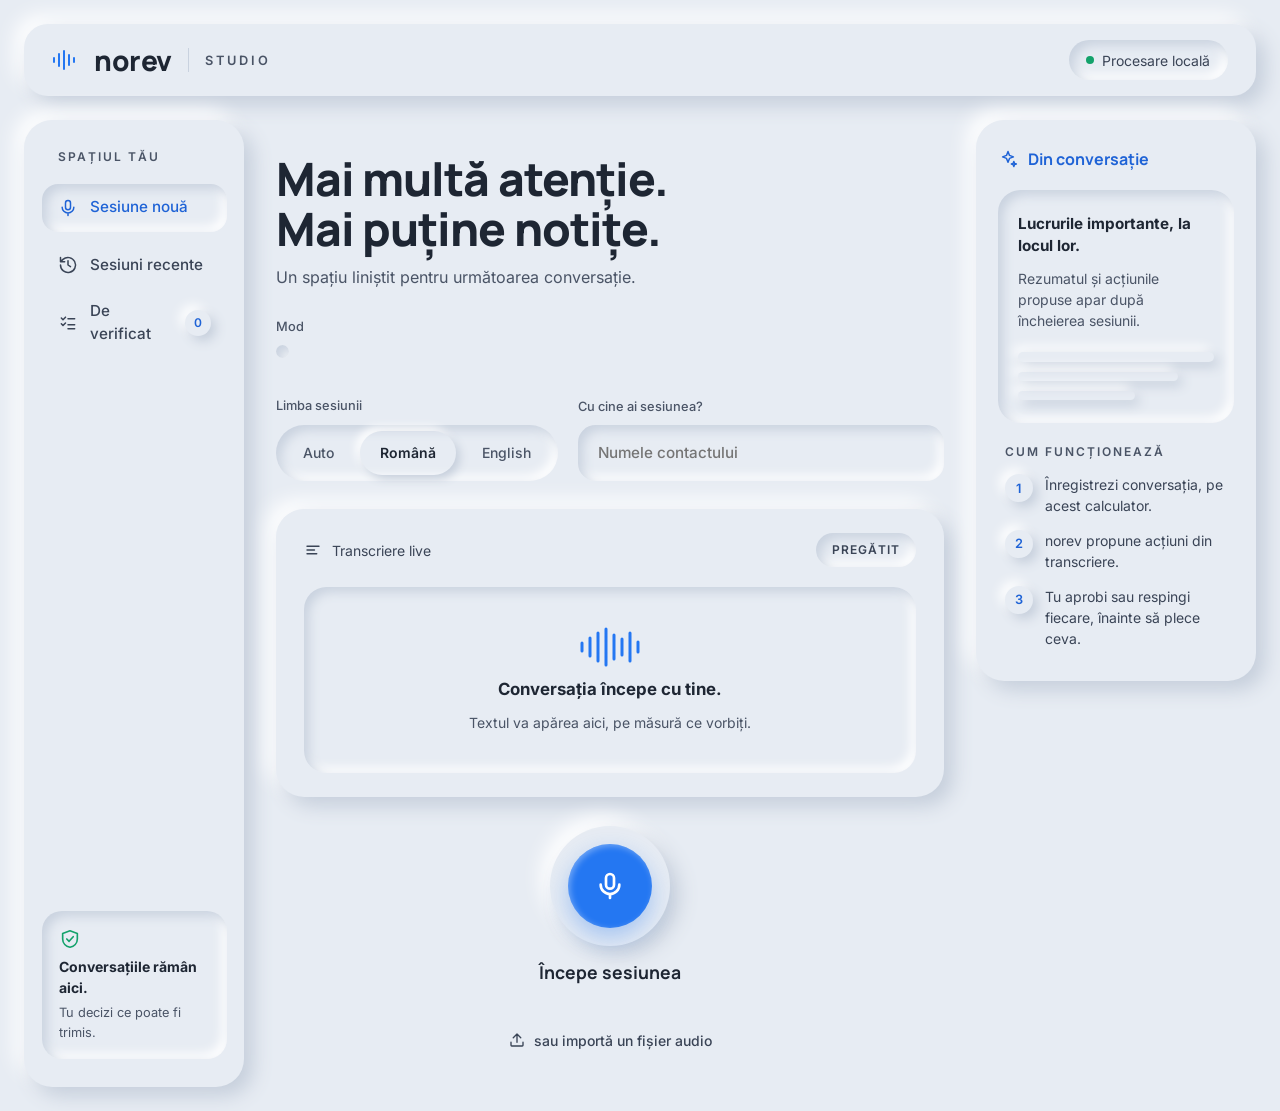
==== norev/ui/web/index.html @ ce40d79f "feat(others): three boxes and a result from the conversation (#83) Others now takes three boxes: the" ====
<!doctype html>
<html lang="ro">
<head>
<meta charset="utf-8">
<meta name="viewport" content="width=device-width, initial-scale=1">
<title>norev</title>
<link rel="icon" href="data:,">
<link rel="stylesheet" href="app.css">
</head>
<body>
<div class="app">

<header class="topbar raised">
  <div class="brand">
    <svg width="26" height="20" viewBox="0 0 26 20" fill="none" stroke="#2477F2" stroke-width="2" stroke-linecap="round" aria-hidden="true"><path d="M2 8v4M7 4v12M12 1v18M17 5v10M22 8v4"/></svg>
    <span class="brand-name">norev</span>
    <span class="brand-sep" aria-hidden="true"></span>
    <span class="overline">Studio</span>
  </div>
  <span class="local inset"><span class="dot" aria-hidden="true"></span>Procesare locală</span>
</header>

<div class="columns">

<nav class="sidebar raised" aria-label="Navigare">
  <div class="nav">
    <span class="overline">Spațiul tău</span>
    <button class="navbtn" data-view="new" aria-current="page">
      <svg width="20" height="20" viewBox="0 0 24 24" fill="none" stroke="currentColor" stroke-width="1.8" stroke-linecap="round" stroke-linejoin="round" aria-hidden="true"><rect x="9" y="3" width="6" height="11" rx="3"/><path d="M5 11a7 7 0 0 0 14 0M12 18v3"/></svg>
      <span class="grow" id="nav-new-label">Sesiune nouă</span>
    </button>
    <button class="navbtn" data-view="recent">
      <svg width="20" height="20" viewBox="0 0 24 24" fill="none" stroke="currentColor" stroke-width="1.8" stroke-linecap="round" stroke-linejoin="round" aria-hidden="true"><path d="M3 12a9 9 0 1 0 3-6.7L3 8M3 3v5h5M12 7v5l3 2"/></svg>
      <span class="grow">Sesiuni recente</span>
    </button>
    <button class="navbtn" data-view="pending">
      <svg width="20" height="20" viewBox="0 0 24 24" fill="none" stroke="currentColor" stroke-width="1.8" stroke-linecap="round" stroke-linejoin="round" aria-hidden="true"><path d="M4 6l2 2 3-3M4 13l2 2 3-3M12 7h8M12 14h8M12 19h8"/></svg>
      <span class="grow">De verificat</span>
      <span class="badge" id="pending-count" aria-label="acțiuni de verificat">0</span>
    </button>
  </div>
  <div class="privacy inset" id="trello" aria-labelledby="trello-title" hidden>
    <strong id="trello-title">Trello</strong>
    <span id="trello-status" role="status"></span>
    <div id="trello-connect" class="stack" style="gap:.4rem" hidden>
      <button type="button" class="btn link" id="trello-authorize">Obține tokenul din Trello</button>
      <label for="trello-token"><span class="small">Lipește tokenul aici</span>
        <input id="trello-token" class="field" type="password" autocomplete="off" spellcheck="false"></label>
      <button type="button" class="btn" id="trello-save">Conectează</button>
    </div>
    <div id="trello-pick" class="stack" style="gap:.4rem" hidden>
      <label for="trello-list"><span class="small">Lista pentru sarcini</span>
        <select id="trello-list" class="field"></select></label>
      <button type="button" class="btn" id="trello-choose">Alege lista</button>
    </div>
    <button type="button" class="btn" id="trello-disconnect" hidden>Deconectează</button>
  </div>
  <div class="privacy inset" id="google" aria-labelledby="google-title" hidden>
    <strong id="google-title">Google Calendar</strong>
    <span id="google-status" role="status"></span>
    <button type="button" class="btn" id="google-button"></button>
  </div>
  <div class="privacy inset" id="jira" aria-labelledby="jira-title" hidden>
    <strong id="jira-title">Jira</strong>
    <span id="jira-status" role="status"></span>
    <label for="jira-project" id="jira-project-label" hidden><span>Proiectul pentru sarcinile trimise în Jira</span></label>
    <select id="jira-project" class="jira-project" hidden></select>
    <button type="button" class="btn" id="jira-button"></button>
  </div>
  <div class="privacy inset">
    <svg width="22" height="22" viewBox="0 0 24 24" fill="none" stroke="#13A26B" stroke-width="1.8" stroke-linecap="round" stroke-linejoin="round" aria-hidden="true"><path d="M12 3l8 3v6c0 4.5-3.4 8-8 9-4.6-1-8-4.5-8-9V6z"/><path d="M8.5 12l2.5 2.5 4.5-5"/></svg>
    <strong>Conversațiile rămân aici.</strong>
    <span>Tu decizi ce poate fi trimis.</span>
  </div>
</nav>

<main id="main">

  <section id="view-new" aria-labelledby="new-title">
    <div class="stack">
      <span class="eyebrow" id="today"></span>
      <h1 id="new-title">Mai multă atenție.<br>Mai puține notițe.</h1>
      <p class="lede">Un spațiu liniștit pentru următoarea conversație.</p>
    </div>

    <div class="stack">
      <span class="label" id="mode-label">Mod</span>
      <div class="segmented" role="group" aria-labelledby="mode-label" id="modes"></div>
      <span class="small muted" id="mode-note"></span>
    </div>

    <div class="row">
      <div class="stack">
        <span class="label" id="lang-label">Limba sesiunii</span>
        <div class="segmented" role="group" aria-labelledby="lang-label" id="languages">
          <button type="button" data-lang="auto" aria-pressed="false">Auto</button>
          <button type="button" data-lang="ro" aria-pressed="true">Română</button>
          <button type="button" data-lang="en" aria-pressed="false">English</button>
        </div>
      </div>
      <div class="stack" style="flex:1 1 20rem">
        <label class="label" for="contact">Cu cine ai sesiunea?</label>
        <input id="contact" class="field big" autocomplete="off" placeholder="Numele contactului">
      </div>
    </div>

    <section id="others" class="card raised" aria-labelledby="others-title" hidden>
      <div class="card-head">
        <h2 id="others-title" style="margin:0">Promptul pentru Others</h2>
        <span class="chip" id="prompt-status">Neconfirmat</span>
      </div>
      <label class="stack"><span class="label">Tipul conversației (obligatoriu)</span>
        <textarea id="others-context" class="field" rows="2"></textarea></label>
      <label class="stack"><span class="label">Ce contează ca acțiune (opțional)</span>
        <textarea id="others-focus" class="field" rows="2"></textarea></label>
      <label class="stack"><span class="label">Ce vrei să obții din conversație (opțional): un rezultat, de exemplu o listă sau un prompt</span>
        <textarea id="others-completion" class="field" rows="2"></textarea></label>
      <div class="actions"><button type="button" class="btn" id="others-generate">Generează promptul</button></div>
      <label class="stack"><span class="label">Promptul (îl poți edita)</span>
        <textarea id="others-prompt" class="field mono" rows="6"></textarea></label>
      <div class="stack" id="others-completion-box" hidden>
        <span class="label">Promptul pentru rezultat (exact cum îl primește modelul local)</span>
        <pre id="others-completion-prompt" class="field mono" style="white-space:pre-wrap;max-height:16rem;overflow:auto;margin:0"></pre>
      </div>
      <div class="actions">
        <span class="hint">Analiza pornește doar cu promptul confirmat. Orice schimbare cere o nouă confirmare.</span>
        <button type="button" class="btn primary" id="others-confirm">Confirm promptul</button>
      </div>
    </section>

    <section class="card raised" aria-labelledby="live-title">
      <div class="card-head">
        <span id="live-title" class="small" style="display:flex;align-items:center;gap:.6rem;color:var(--text-2)">
          <svg width="18" height="18" viewBox="0 0 24 24" fill="none" stroke="currentColor" stroke-width="1.8" stroke-linecap="round" aria-hidden="true"><path d="M4 7h16M4 12h10M4 17h13"/></svg>Transcriere live</span>
        <span class="chip">PREGĂTIT</span>
      </div>
      <div class="transcript inset empty">
        <svg width="64" height="40" viewBox="0 0 64 40" fill="none" stroke="#2477F2" stroke-width="3" stroke-linecap="round" aria-hidden="true"><path d="M4 16v8M12 11v18M20 6v28M28 2v36M36 8v24M44 12v16M52 6v28M60 15v10"/></svg>
        <strong>Conversația începe cu tine.</strong>
        <span class="small muted">Textul va apărea aici, pe măsură ce vorbiți.</span>
      </div>
    </section>

    <div class="start">
      <button type="button" class="recbtn" id="start">
        <span class="ring"><span class="core">
          <svg width="32" height="32" viewBox="0 0 24 24" fill="none" stroke="#FFFFFF" stroke-width="2" stroke-linecap="round" stroke-linejoin="round" aria-hidden="true"><rect x="9" y="3" width="6" height="11" rx="3"/><path d="M5 11a7 7 0 0 0 14 0M12 18v3"/></svg>
        </span></span>
        <span class="caption">Începe sesiunea</span>
      </button>
      <span class="reason" id="start-reason" aria-live="polite"></span>
      <button type="button" class="btn link" id="import">
        <svg width="18" height="18" viewBox="0 0 24 24" fill="none" stroke="currentColor" stroke-width="1.8" stroke-linecap="round" stroke-linejoin="round" aria-hidden="true"><path d="M12 15V4M7 9l5-5 5 5M4 15v4a1 1 0 0 0 1 1h14a1 1 0 0 0 1-1v-4"/></svg>
        sau importă un fișier audio
      </button>
    </div>
  </section>

  <section id="view-recording" aria-labelledby="rec-title" hidden>
    <div class="row" style="justify-content:space-between">
      <div class="stack">
        <span class="eyebrow">Sesiune cu</span>
        <h1 class="title" id="rec-title"></h1>
        <span class="small muted" id="rec-meta"></span>
      </div>
      <span class="chip rec raised-sm" id="rec-status" role="status"></span>
    </div>
    <section class="card raised" aria-label="Transcriere live">
      <div class="card-head">
        <span class="small" style="color:var(--text-2)">Transcriere live</span>
        <span class="small muted">Provizorie · cea finală se face după oprire</span>
      </div>
      <div class="transcript inset" id="live" aria-live="polite"></div>
    </section>
    <div class="start" id="rec-controls">
      <div class="meter" aria-hidden="true" id="meter"></div>
      <div class="controls">
        <button type="button" class="pausebtn" id="pause" aria-label="Pune pe pauză"></button>
        <button type="button" class="recbtn" id="stop">
          <span class="ring"><span class="core">
            <svg width="26" height="26" viewBox="0 0 24 24" fill="#FFFFFF" aria-hidden="true"><rect x="5" y="5" width="14" height="14" rx="3"/></svg>
          </span></span>
          <span class="caption">Oprește și analizează</span>
        </button>
        <span style="width:4.5rem" aria-hidden="true"></span>
      </div>
    </div>
    <div class="status-line inset" id="analysis" role="status" hidden></div>
  </section>

  <section id="view-review" aria-labelledby="review-title" hidden>
    <div class="row" style="justify-content:space-between">
      <div class="stack">
        <span class="eyebrow" id="review-meta"></span>
        <h1 class="title" id="review-title"></h1>
      </div>
      <div class="progress" aria-live="polite"><span id="decided"></span><span class="bar"><span id="decided-bar" style="width:0"></span></span></div>
    </div>
    <section class="card raised" aria-labelledby="summary-title">
      <span class="overline" id="summary-title">Rezumat</span>
      <p id="summary" style="margin:0;line-height:1.6"></p>
    </section>
    <section class="card raised" aria-labelledby="result-title" id="result" hidden>
      <span class="overline" id="result-title">Rezultat</span>
      <pre id="result-text" style="white-space:pre-wrap;margin:0;line-height:1.6;font:inherit"></pre>
      <div class="actions">
        <span class="hint">Nu se trimite nicăieri. Îl copiezi sau îl salvezi local, după ce vezi fișierul.</span>
        <button type="button" class="btn" id="result-copy">Copiază</button>
        <button type="button" class="btn" id="result-save">Salvează local</button>
      </div>
      <div id="result-preview" hidden></div>
    </section>
    <h2>Acțiuni propuse</h2>
    <div class="list" id="actions"></div>
  </section>

  <section id="view-list" aria-labelledby="list-title" hidden>
    <h1 class="title" id="list-title"></h1>
    <div class="filters" role="search">
      <label for="f-text"><span class="field-label">Caută după Contact</span><input id="f-text" class="field" type="search" autocomplete="off"></label>
      <label for="f-domain"><span class="field-label">Mod</span><select id="f-domain" class="field"><option value="">Toate</option></select></label>
      <label for="f-from"><span class="field-label">De la</span><input id="f-from" class="field" type="date"></label>
      <label for="f-to"><span class="field-label">Până la</span><input id="f-to" class="field" type="date"></label>
    </div>
    <div class="list" id="session-list" aria-live="polite"></div>
  </section>

</main>

<aside class="inspector raised" aria-labelledby="inspector-title">
  <h2 class="inspector-title" id="inspector-title">
    <svg width="20" height="20" viewBox="0 0 24 24" fill="none" stroke="currentColor" stroke-width="1.8" stroke-linecap="round" stroke-linejoin="round" aria-hidden="true"><path d="M12 3l1.8 4.7L18.5 9.5l-4.7 1.8L12 16l-1.8-4.7L5.5 9.5l4.7-1.8zM19 15l.8 2.2L22 18l-2.2.8L19 21l-.8-2.2L16 18l2.2-.8z"/></svg>
    <span id="inspector-heading">Din conversație</span>
  </h2>
  <div id="inspector-new">
    <div class="well inset">
      <strong>Lucrurile importante, la locul lor.</strong>
      <p class="small muted">Rezumatul și acțiunile propuse apar după încheierea sesiunii.</p>
      <div class="skeleton" aria-hidden="true"><span></span><span style="width:82%"></span><span style="width:60%"></span></div>
    </div>
    <div class="steps">
      <span class="overline">Cum funcționează</span>
      <div><span class="num">1</span><span>Înregistrezi conversația, pe acest calculator.</span></div>
      <div><span class="num">2</span><span>norev propune acțiuni din transcriere.</span></div>
      <div><span class="num">3</span><span>Tu aprobi sau respingi fiecare, înainte să plece ceva.</span></div>
    </div>
  </div>
  <div id="inspector-recording" hidden>
    <div class="well inset">
      <strong>Acțiunile vin după oprire.</strong>
      <p class="small muted">norev le extrage doar din transcrierea finală, ca să nu te distragă în timpul conversației.</p>
    </div>
  </div>
  <div id="inspector-review" hidden>
    <div class="well inset">
      <span class="overline">Vorbitori</span>
      <div class="speakers" id="speakers"></div>
    </div>
    <span class="small muted">Sugestii doar de citit. Nu se trimit nicăieri.</span>
    <div class="list" id="suggestions"></div>
  </div>
</aside>

</div>
</div>
<div class="toast" id="toast" role="status" aria-live="polite" hidden></div>
<script src="app.js"></script>
</body>
</html>
---- norev/ui/web/app.css ----
@font-face{font-family:Inter;font-weight:400;font-display:swap;src:url(fonts/inter-latin-ext-400-normal.woff2) format("woff2");unicode-range:U+0100-02BA,U+02BD-02C5,U+02C7-02CC,U+02CE-02D7,U+02DD-02FF,U+0304,U+0308,U+0329,U+1D00-1DBF,U+1E00-1E9F,U+1EF2-1EFF,U+2020,U+20A0-20AB,U+20AD-20C0,U+2113,U+2C60-2C7F,U+A720-A7FF}
@font-face{font-family:Inter;font-weight:400;font-display:swap;src:url(fonts/inter-latin-400-normal.woff2) format("woff2");unicode-range:U+0000-00FF,U+0131,U+0152-0153,U+02BB-02BC,U+02C6,U+02DA,U+02DC,U+0304,U+0308,U+0329,U+2000-206F,U+20AC,U+2122,U+2191,U+2193,U+2212,U+2215,U+FEFF,U+FFFD}
@font-face{font-family:Inter;font-weight:500;font-display:swap;src:url(fonts/inter-latin-ext-500-normal.woff2) format("woff2");unicode-range:U+0100-02BA,U+02BD-02C5,U+02C7-02CC,U+02CE-02D7,U+02DD-02FF,U+0304,U+0308,U+0329,U+1D00-1DBF,U+1E00-1E9F,U+1EF2-1EFF,U+2020,U+20A0-20AB,U+20AD-20C0,U+2113,U+2C60-2C7F,U+A720-A7FF}
@font-face{font-family:Inter;font-weight:500;font-display:swap;src:url(fonts/inter-latin-500-normal.woff2) format("woff2");unicode-range:U+0000-00FF,U+0131,U+0152-0153,U+02BB-02BC,U+02C6,U+02DA,U+02DC,U+0304,U+0308,U+0329,U+2000-206F,U+20AC,U+2122,U+2191,U+2193,U+2212,U+2215,U+FEFF,U+FFFD}
@font-face{font-family:Inter;font-weight:600;font-display:swap;src:url(fonts/inter-latin-ext-600-normal.woff2) format("woff2");unicode-range:U+0100-02BA,U+02BD-02C5,U+02C7-02CC,U+02CE-02D7,U+02DD-02FF,U+0304,U+0308,U+0329,U+1D00-1DBF,U+1E00-1E9F,U+1EF2-1EFF,U+2020,U+20A0-20AB,U+20AD-20C0,U+2113,U+2C60-2C7F,U+A720-A7FF}
@font-face{font-family:Inter;font-weight:600;font-display:swap;src:url(fonts/inter-latin-600-normal.woff2) format("woff2");unicode-range:U+0000-00FF,U+0131,U+0152-0153,U+02BB-02BC,U+02C6,U+02DA,U+02DC,U+0304,U+0308,U+0329,U+2000-206F,U+20AC,U+2122,U+2191,U+2193,U+2212,U+2215,U+FEFF,U+FFFD}
@font-face{font-family:Inter;font-weight:700;font-display:swap;src:url(fonts/inter-latin-ext-700-normal.woff2) format("woff2");unicode-range:U+0100-02BA,U+02BD-02C5,U+02C7-02CC,U+02CE-02D7,U+02DD-02FF,U+0304,U+0308,U+0329,U+1D00-1DBF,U+1E00-1E9F,U+1EF2-1EFF,U+2020,U+20A0-20AB,U+20AD-20C0,U+2113,U+2C60-2C7F,U+A720-A7FF}
@font-face{font-family:Inter;font-weight:700;font-display:swap;src:url(fonts/inter-latin-700-normal.woff2) format("woff2");unicode-range:U+0000-00FF,U+0131,U+0152-0153,U+02BB-02BC,U+02C6,U+02DA,U+02DC,U+0304,U+0308,U+0329,U+2000-206F,U+20AC,U+2122,U+2191,U+2193,U+2212,U+2215,U+FEFF,U+FFFD}
@font-face{font-family:Manrope;font-weight:700;font-display:swap;src:url(fonts/manrope-latin-ext-700-normal.woff2) format("woff2");unicode-range:U+0100-02BA,U+02BD-02C5,U+02C7-02CC,U+02CE-02D7,U+02DD-02FF,U+0304,U+0308,U+0329,U+1D00-1DBF,U+1E00-1E9F,U+1EF2-1EFF,U+2020,U+20A0-20AB,U+20AD-20C0,U+2113,U+2C60-2C7F,U+A720-A7FF}
@font-face{font-family:Manrope;font-weight:700;font-display:swap;src:url(fonts/manrope-latin-700-normal.woff2) format("woff2");unicode-range:U+0000-00FF,U+0131,U+0152-0153,U+02BB-02BC,U+02C6,U+02DA,U+02DC,U+0304,U+0308,U+0329,U+2000-206F,U+20AC,U+2122,U+2191,U+2193,U+2212,U+2215,U+FEFF,U+FFFD}
@font-face{font-family:Manrope;font-weight:800;font-display:swap;src:url(fonts/manrope-latin-ext-800-normal.woff2) format("woff2");unicode-range:U+0100-02BA,U+02BD-02C5,U+02C7-02CC,U+02CE-02D7,U+02DD-02FF,U+0304,U+0308,U+0329,U+1D00-1DBF,U+1E00-1E9F,U+1EF2-1EFF,U+2020,U+20A0-20AB,U+20AD-20C0,U+2113,U+2C60-2C7F,U+A720-A7FF}
@font-face{font-family:Manrope;font-weight:800;font-display:swap;src:url(fonts/manrope-latin-800-normal.woff2) format("woff2");unicode-range:U+0000-00FF,U+0131,U+0152-0153,U+02BB-02BC,U+02C6,U+02DA,U+02DC,U+0304,U+0308,U+0329,U+2000-206F,U+20AC,U+2122,U+2191,U+2193,U+2212,U+2215,U+FEFF,U+FFFD}
@font-face{font-family:"JetBrains Mono";font-weight:400;font-display:swap;src:url(fonts/jetbrains-mono-latin-ext-400-normal.woff2) format("woff2");unicode-range:U+0100-02BA,U+02BD-02C5,U+02C7-02CC,U+02CE-02D7,U+02DD-02FF,U+0304,U+0308,U+0329,U+1D00-1DBF,U+1E00-1E9F,U+1EF2-1EFF,U+2020,U+20A0-20AB,U+20AD-20C0,U+2113,U+2C60-2C7F,U+A720-A7FF}
@font-face{font-family:"JetBrains Mono";font-weight:400;font-display:swap;src:url(fonts/jetbrains-mono-latin-400-normal.woff2) format("woff2");unicode-range:U+0000-00FF,U+0131,U+0152-0153,U+02BB-02BC,U+02C6,U+02DA,U+02DC,U+0304,U+0308,U+0329,U+2000-206F,U+20AC,U+2122,U+2191,U+2193,U+2212,U+2215,U+FEFF,U+FFFD}

:root{
  --bg:#E7ECF3;--shadow-dark:#C5CEDB;--shadow-light:#FFFFFF;--inset-dark:#C9D2DF;
  --text:#1E2633;--text-2:#3A4456;--text-3:#4A5466;--text-disabled:#5B6576;
  --accent:#2477F2;--accent-text:#1F63D6;--success:#13A26B;--success-text:#0E7A50;
  --recording:#D93A3A;--attention:#E0702B;--attention-text:#B4540F;
  --raised:9px 9px 20px var(--shadow-dark),-9px -9px 20px var(--shadow-light);
  --raised-sm:5px 5px 12px var(--shadow-dark),-5px -5px 12px var(--shadow-light);
  --inset:inset 5px 5px 11px var(--inset-dark),inset -5px -5px 11px var(--shadow-light);
  --accent-lift:0 10px 24px rgba(36,119,242,.35),inset 2px 2px 6px rgba(255,255,255,.35);
  --body:Inter,system-ui,sans-serif;--display:Manrope,Inter,system-ui,sans-serif;--mono:"JetBrains Mono",ui-monospace,monospace;
}
*{box-sizing:border-box}
html{font-size:100%}
body{margin:0;background:var(--bg);color:var(--text);font-family:var(--body);font-size:.95rem;line-height:1.5}
button,input,select,textarea{font:inherit;color:inherit}
:focus-visible{outline:2px solid var(--accent);outline-offset:2px}
[hidden]{display:none!important}
.sr-only{position:absolute;width:1px;height:1px;overflow:hidden;clip:rect(0 0 0 0);white-space:nowrap}

.raised{background:var(--bg);box-shadow:var(--raised)}
.raised-sm{background:var(--bg);box-shadow:var(--raised-sm)}
.inset{background:var(--bg);box-shadow:var(--inset)}

.app{max-width:87rem;margin:0 auto;padding:1.5rem;display:flex;flex-direction:column;gap:1.5rem;min-height:100vh}
.topbar{display:flex;flex-wrap:wrap;align-items:center;justify-content:space-between;gap:1rem;padding:1rem 1.75rem;border-radius:1.5rem}
.brand{display:flex;align-items:center;gap:1rem}
.brand-name{font:800 1.75rem var(--display);letter-spacing:-.03rem}
.brand-sep{width:1px;height:1.5rem;background:var(--inset-dark)}
.overline{font-size:.75rem;font-weight:600;letter-spacing:.125rem;text-transform:uppercase;color:var(--text-3)}
.brand .overline{letter-spacing:.19rem;font-size:.8rem}
.local{display:flex;align-items:center;gap:.5rem;padding:.6rem 1.1rem;border-radius:999px;font-size:.875rem;color:var(--text-2)}
.dot{width:.5rem;height:.5rem;border-radius:50%;background:var(--success);flex:none}

.columns{display:flex;flex-wrap:wrap;gap:1.5rem;align-items:flex-start;flex:1}
.sidebar{flex:1 1 13.75rem;max-width:17.5rem;padding:1.75rem 1.1rem;border-radius:1.75rem;display:flex;flex-direction:column;justify-content:space-between;gap:2rem;align-self:stretch}
.nav{display:flex;flex-direction:column;gap:.6rem}
.nav .overline{padding:0 1rem .5rem}
.navbtn{display:flex;align-items:center;gap:.75rem;width:100%;min-height:3rem;padding:0 1rem;border:0;border-radius:1rem;background:transparent;font-weight:500;color:var(--text-2);cursor:pointer;text-align:left}
.navbtn:hover{color:var(--text)}
.navbtn[aria-current="page"]{color:var(--accent-text);box-shadow:var(--inset)}
.navbtn .grow{flex:1}
.badge{min-width:1.6rem;height:1.6rem;padding:0 .4rem;border-radius:999px;display:grid;place-items:center;font-size:.75rem;font-weight:600;color:var(--accent-text);box-shadow:var(--raised-sm)}
.privacy{padding:1.1rem;border-radius:1.25rem;display:flex;flex-direction:column;gap:.35rem}
.privacy strong{font-size:.875rem}
.privacy span{font-size:.8rem;color:var(--text-3)}
.jira-project{min-height:2.5rem;border:0;border-radius:.75rem;padding:0 .75rem;background:var(--bg);box-shadow:var(--inset);max-width:100%}

main{flex:999 1 35rem;min-width:0;padding:1.5rem .5rem;display:flex;flex-direction:column;gap:1.75rem}
.inspector{flex:1 1 17.5rem;max-width:21.25rem;padding:1.75rem 1.4rem;border-radius:1.75rem;display:flex;flex-direction:column;gap:1.25rem}
.inspector-title{display:flex;align-items:center;gap:.6rem;font:700 1rem var(--display);color:var(--accent-text);margin:0}
.well{border-radius:1.4rem;padding:1.4rem 1.25rem;display:flex;flex-direction:column;gap:.6rem}
.well p{margin:0}
.muted{color:var(--text-3)}
.small{font-size:.875rem}

.eyebrow{font-size:.875rem;color:var(--text-3)}
h1{margin:0;font:800 2.875rem/1.1 var(--display);letter-spacing:-.06rem}
h1.title{font-size:2.5rem}
h2{margin:.5rem 0 0;font:700 1.25rem var(--display)}
.lede{margin:0;font-size:1rem;color:var(--text-3)}
.stack{display:flex;flex-direction:column;gap:.6rem}
.row{display:flex;flex-wrap:wrap;gap:1.25rem;align-items:flex-end}
.label{font-size:.8rem;font-weight:500;color:var(--text-3)}

.segmented{display:flex;flex-wrap:wrap;gap:.4rem;padding:.4rem;border-radius:999px;box-shadow:var(--inset);width:max-content;max-width:100%}
.segmented button{min-height:2.75rem;padding:0 1.25rem;border:0;border-radius:999px;background:transparent;font-size:.875rem;font-weight:500;color:var(--text-3);cursor:pointer;display:flex;align-items:center;gap:.5rem}
.segmented button[aria-pressed="true"]{color:var(--text);font-weight:600;box-shadow:4px 4px 10px var(--shadow-dark),-4px -4px 10px var(--shadow-light)}
.segmented button:disabled{cursor:not-allowed;color:var(--text-disabled)}
.segmented small{font-size:.7rem;font-weight:500;color:var(--text-3)}

.field{width:100%;min-height:3rem;border:0;border-radius:.9rem;padding:.7rem 1rem;background:var(--bg);box-shadow:var(--inset)}
.field.big{min-height:3.5rem;border-radius:1.1rem;padding:0 1.25rem;font-weight:500}
textarea.field{min-height:6rem;resize:vertical;line-height:1.5}
textarea.field.mono{font-family:var(--mono);font-size:.82rem}
.field.missing{box-shadow:var(--inset),0 0 0 2px var(--attention)}
.field:disabled{color:var(--text-2)}
.field-label{display:flex;justify-content:space-between;gap:.5rem;font-size:.8rem;font-weight:500;color:var(--text-2)}
.field-label .need{color:var(--attention-text);font-weight:600}

.btn{min-height:2.9rem;padding:0 1.4rem;border:0;border-radius:1rem;font-weight:600;font-size:.875rem;cursor:pointer;display:inline-flex;align-items:center;justify-content:center;gap:.5rem;color:var(--text-2);background:var(--bg);box-shadow:var(--raised-sm);transition:box-shadow .15s ease-out}
.btn:active:not(:disabled){box-shadow:var(--inset)}
.btn:disabled{cursor:not-allowed;color:var(--text-disabled);box-shadow:var(--inset)}
.btn.primary{background:var(--accent);color:#fff;box-shadow:0 8px 18px rgba(36,119,242,.32),inset 1px 1px 4px rgba(255,255,255,.35)}
.btn.primary:disabled{background:var(--bg);color:var(--text-disabled);box-shadow:var(--inset)}
.btn.link{background:transparent;box-shadow:none;color:var(--text-2);font-weight:500}
.iconbtn{width:2.75rem;height:2.75rem;border:0;border-radius:50%;display:grid;place-items:center;cursor:pointer;box-shadow:var(--raised-sm);background:var(--bg);color:var(--text-2)}
.iconbtn.square{width:3.5rem;height:3.5rem;border-radius:1.1rem;color:var(--accent-text)}

.card{border-radius:1.75rem;padding:1.5rem 1.75rem;display:flex;flex-direction:column;gap:1.25rem}
.card-head{display:flex;flex-wrap:wrap;justify-content:space-between;align-items:center;gap:.75rem}
.chip{padding:.5rem 1rem;border-radius:999px;font-size:.75rem;font-weight:600;letter-spacing:.06rem;color:var(--text-2);box-shadow:var(--inset);display:inline-flex;align-items:center;gap:.5rem}
.chip.ok{color:var(--success-text)}
.chip.rec{color:var(--text)}
.transcript{border-radius:1.4rem;padding:1.5rem;display:flex;flex-direction:column;gap:1.1rem;max-height:26rem;overflow:auto}
.empty{align-items:center;text-align:center;padding:2.5rem 1.5rem}
.empty strong{font-size:1.05rem}
.line{display:flex;gap:.9rem;align-items:flex-start}
.line p{margin:0;line-height:1.6}
.speaker{flex:none;min-width:5.5rem;text-align:center;padding:.35rem .6rem;border-radius:999px;font-size:.75rem;font-weight:600;box-shadow:var(--raised-sm)}
.speaker.s0{color:var(--accent-text)}
.speaker.s1{color:var(--attention-text)}
.speaker.s2{color:var(--success-text)}

.start{display:flex;flex-direction:column;align-items:center;gap:1rem}
.recbtn{display:flex;flex-direction:column;align-items:center;gap:.9rem;border:0;background:transparent;cursor:pointer;color:var(--text)}
.recbtn .ring{width:7.5rem;height:7.5rem;border-radius:50%;display:grid;place-items:center;box-shadow:var(--raised)}
.recbtn .core{width:5.25rem;height:5.25rem;border-radius:50%;background:var(--accent);display:grid;place-items:center;box-shadow:var(--accent-lift);transition:transform .2s ease-out}
.recbtn:hover .core{transform:scale(1.04)}
.recbtn .caption{font:700 1.1rem var(--display)}
.recbtn:disabled{cursor:not-allowed}
.recbtn:disabled .core{background:var(--bg);box-shadow:var(--inset)}
.recbtn:disabled .core svg{stroke:var(--text-disabled);fill:none}
.reason{font-size:.875rem;color:var(--attention-text);font-weight:500;text-align:center}
.controls{display:flex;align-items:center;gap:2.25rem}
.pausebtn{width:4.5rem;height:4.5rem;border:0;border-radius:50%;display:grid;place-items:center;cursor:pointer;box-shadow:var(--raised);background:var(--bg)}
.meter{display:flex;align-items:center;gap:.375rem;height:4rem;padding:0 1.75rem;border-radius:999px;box-shadow:var(--inset)}
.meter span{width:.375rem;border-radius:999px;background:var(--accent);height:.4rem;transition:height .15s ease-out}
.recording .meter span{animation:level 1.1s ease-in-out infinite}
.meter span:nth-child(3n){animation-delay:.2s}.meter span:nth-child(3n+1){animation-delay:.45s}.meter span:nth-child(4n){animation-delay:.7s}
@keyframes level{0%,100%{height:.5rem}50%{height:2.6rem}}
.pulse{animation:pulse 1.4s infinite}
@keyframes pulse{0%,100%{opacity:1}50%{opacity:.35}}
.recdot{width:.625rem;height:.625rem;border-radius:50%;background:var(--recording)}
.pausedot{width:.625rem;height:.625rem;border-radius:2px;background:var(--text-3)}

.progress{display:flex;align-items:center;gap:.9rem;padding:.75rem 1.25rem;border-radius:999px;box-shadow:var(--inset);font-size:.875rem;font-weight:600}
.bar{width:7.5rem;height:.6rem;border-radius:999px;box-shadow:var(--inset);overflow:hidden}
.bar span{display:block;height:100%;border-radius:999px;background:var(--accent);transition:width .25s ease-out}
.fields{display:grid;grid-template-columns:repeat(auto-fit,minmax(11.25rem,1fr));gap:1rem}
.fields label{display:flex;flex-direction:column;gap:.5rem}
.transcript{display:flex;flex-direction:column;gap:.6rem;max-height:24rem;overflow-y:auto}
.transcript p{margin:0;line-height:1.6;display:grid;grid-template-columns:6.5rem 1fr;gap:.75rem}
.transcript .segment{all:unset;cursor:text;border-radius:.4rem;white-space:pre-wrap}
.transcript .segment:hover{background:var(--bg)}
.transcript .segment:focus-visible{outline:2px solid var(--accent);outline-offset:2px}
.transcript .speaker{font-size:.8rem;font-weight:600;color:var(--text-2);padding-top:.15rem}
.typeicon{width:3rem;height:3rem;border-radius:1rem;display:grid;place-items:center;box-shadow:var(--raised-sm);color:var(--accent-text);flex:none}
.typename{font-size:.75rem;font-weight:600;letter-spacing:.06rem;color:var(--accent-text);text-transform:uppercase}
.atitle{font:700 1.1rem var(--display)}
blockquote{margin:0;display:flex;gap:.75rem;font-size:.875rem;line-height:1.55;color:var(--text-2)}
.payload{border-radius:1.1rem;padding:1rem 1.1rem;display:flex;flex-direction:column;gap:.6rem}
.payload-head{display:flex;align-items:center;gap:.5rem;font-size:.8rem;font-weight:600;color:var(--text-2)}
.payload pre{margin:0;font:400 .82rem/1.6 var(--mono);white-space:pre-wrap;word-break:break-word}
.payload pre.readable{font:400 .9rem/1.6 var(--body);color:var(--text)}
.actions{display:flex;flex-wrap:wrap;justify-content:flex-end;gap:.9rem;align-items:center}
.actions .hint{margin-right:auto;font-size:.8rem;color:var(--text-3)}
.card.rejected{opacity:.6}
.speakers{display:flex;flex-direction:column;gap:.75rem}
.speakers label{display:flex;align-items:center;justify-content:space-between;gap:.75rem;font-size:.875rem}
.speakers select{min-height:2.5rem;border:0;border-radius:.75rem;padding:0 .75rem;background:var(--bg);box-shadow:var(--inset)}
.suggestion strong{font-size:.875rem}
.suggestion em{font-size:.8rem;color:var(--text-3)}
.list{display:flex;flex-direction:column;gap:1rem}
.filters{display:grid;grid-template-columns:2fr 1fr 1fr 1fr;gap:.75rem;margin-bottom:1.25rem}
@media (max-width:900px){.filters{grid-template-columns:1fr 1fr}}
.listrow{display:flex;align-items:center;gap:.6rem}
.listrow .listitem{flex:1}
.btn.danger{color:var(--attention-text)}
.listitem{display:flex;justify-content:space-between;align-items:center;gap:1rem;padding:1.1rem 1.4rem;border-radius:1.25rem;border:0;cursor:pointer;text-align:left;width:100%;background:var(--bg);box-shadow:var(--raised-sm)}
.listitem strong{display:block;font:700 1.05rem var(--display)}
.steps{display:flex;flex-direction:column;gap:.85rem;padding:.25rem .4rem}
.steps div{display:flex;gap:.75rem;align-items:flex-start;font-size:.875rem;color:var(--text-2)}
.num{flex:none;width:1.75rem;height:1.75rem;border-radius:50%;display:grid;place-items:center;font-size:.8rem;font-weight:600;color:var(--accent-text);box-shadow:var(--raised-sm)}
.skeleton{display:flex;flex-direction:column;gap:.6rem;padding-top:.75rem}
.skeleton span{height:.6rem;border-radius:999px;box-shadow:var(--raised-sm)}
.status-line{display:flex;align-items:center;gap:.75rem;padding:1rem 1.25rem;border-radius:1.1rem;font-size:.9rem}
.toast{position:fixed;left:50%;bottom:1.5rem;transform:translateX(-50%);padding:.9rem 1.4rem;border-radius:1rem;font-size:.9rem;font-weight:500;box-shadow:var(--raised);background:var(--bg);max-width:min(90vw,36rem)}

@media (max-width:68rem){.inspector{max-width:none}}
@media (prefers-reduced-motion:reduce){
  *,*::before,*::after{animation:none!important;transition:none!important}
}
main > section{display:flex;flex-direction:column;gap:1.75rem}
#inspector-new,#inspector-recording,#inspector-review{display:flex;flex-direction:column;gap:1rem}
.speakers label > span{white-space:nowrap}
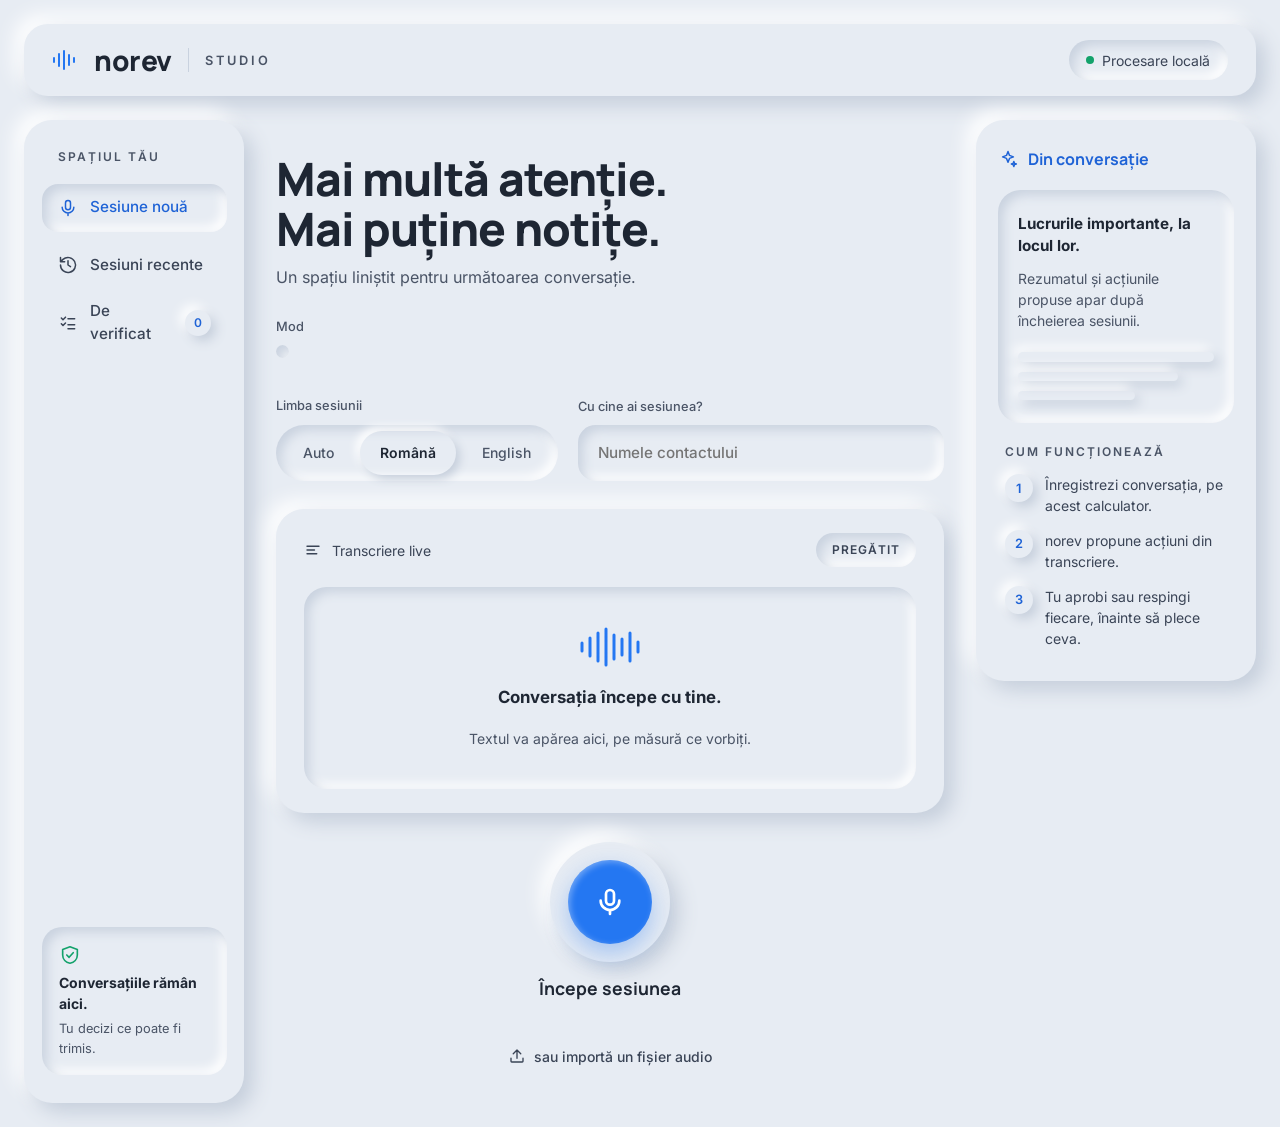
==== commit 68b45d35: "feat: the final Transcript in review, as spoken and as translated After Stop the whole audio is tran" ====
--- a/norev/ui/web/index.html
+++ b/norev/ui/web/index.html
@@ -109,19 +109,11 @@
         <h2 id="others-title" style="margin:0">Promptul pentru Others</h2>
         <span class="chip" id="prompt-status">Neconfirmat</span>
       </div>
-      <label class="stack"><span class="label">Tipul conversației (obligatoriu)</span>
-        <textarea id="others-context" class="field" rows="2"></textarea></label>
-      <label class="stack"><span class="label">Ce contează ca acțiune (opțional)</span>
-        <textarea id="others-focus" class="field" rows="2"></textarea></label>
-      <label class="stack"><span class="label">Ce vrei să obții din conversație (opțional): un rezultat, de exemplu o listă sau un prompt</span>
-        <textarea id="others-completion" class="field" rows="2"></textarea></label>
+      <label class="stack"><span class="label">Contextul tău: ce fel de conversație e și ce vrei să afli din ea</span>
+        <textarea id="others-context" class="field" rows="3"></textarea></label>
       <div class="actions"><button type="button" class="btn" id="others-generate">Generează promptul</button></div>
       <label class="stack"><span class="label">Promptul (îl poți edita)</span>
         <textarea id="others-prompt" class="field mono" rows="6"></textarea></label>
-      <div class="stack" id="others-completion-box" hidden>
-        <span class="label">Promptul pentru rezultat (exact cum îl primește modelul local)</span>
-        <pre id="others-completion-prompt" class="field mono" style="white-space:pre-wrap;max-height:16rem;overflow:auto;margin:0"></pre>
-      </div>
       <div class="actions">
         <span class="hint">Analiza pornește doar cu promptul confirmat. Orice schimbare cere o nouă confirmare.</span>
         <button type="button" class="btn primary" id="others-confirm">Confirm promptul</button>
@@ -200,16 +192,15 @@
       <span class="overline" id="summary-title">Rezumat</span>
       <p id="summary" style="margin:0;line-height:1.6"></p>
     </section>
-    <section class="card raised" aria-labelledby="result-title" id="result" hidden>
-      <span class="overline" id="result-title">Rezultat</span>
-      <pre id="result-text" style="white-space:pre-wrap;margin:0;line-height:1.6;font:inherit"></pre>
-      <div class="actions">
-        <span class="hint">Nu se trimite nicăieri. Îl copiezi sau îl salvezi local, după ce vezi fișierul.</span>
-        <button type="button" class="btn" id="result-copy">Copiază</button>
-        <button type="button" class="btn" id="result-save">Salvează local</button>
-      </div>
-      <div id="result-preview" hidden></div>
-    </section>
+    <details class="card raised final-transcript" id="final-transcript">
+      <summary>
+        <span class="overline">Transcriere finală</span>
+        <span class="small muted" id="final-meta"></span>
+      </summary>
+      <p class="small muted">Refăcută după oprire din tot audio-ul, cu vorbitori. Pe ea se bazează acțiunile, nu pe transcrierea live.</p>
+      <div id="final-versions"></div>
+      <div class="transcript inset" id="final-lines"></div>
+    </details>
     <h2>Acțiuni propuse</h2>
     <div class="list" id="actions"></div>
   </section>
--- a/norev/ui/web/app.css
+++ b/norev/ui/web/app.css
@@ -107,6 +107,11 @@
 .chip.ok{color:var(--success-text)}
 .chip.rec{color:var(--text)}
 .transcript{border-radius:1.4rem;padding:1.5rem;display:flex;flex-direction:column;gap:1.1rem;max-height:26rem;overflow:auto}
+.final-transcript > summary{display:flex;align-items:baseline;justify-content:space-between;gap:.75rem;cursor:pointer;list-style:none}
+.final-transcript > summary::-webkit-details-marker{display:none}
+.final-transcript[open] > summary{margin-bottom:.75rem}
+.final-transcript #final-versions{margin-bottom:.75rem}
+.line .time{flex:none;font-size:.75rem;color:var(--text-3);padding-top:.35rem;font-variant-numeric:tabular-nums}
 .empty{align-items:center;text-align:center;padding:2.5rem 1.5rem}
 .empty strong{font-size:1.05rem}
 .line{display:flex;gap:.9rem;align-items:flex-start}
@@ -143,12 +148,6 @@
 .bar span{display:block;height:100%;border-radius:999px;background:var(--accent);transition:width .25s ease-out}
 .fields{display:grid;grid-template-columns:repeat(auto-fit,minmax(11.25rem,1fr));gap:1rem}
 .fields label{display:flex;flex-direction:column;gap:.5rem}
-.transcript{display:flex;flex-direction:column;gap:.6rem;max-height:24rem;overflow-y:auto}
-.transcript p{margin:0;line-height:1.6;display:grid;grid-template-columns:6.5rem 1fr;gap:.75rem}
-.transcript .segment{all:unset;cursor:text;border-radius:.4rem;white-space:pre-wrap}
-.transcript .segment:hover{background:var(--bg)}
-.transcript .segment:focus-visible{outline:2px solid var(--accent);outline-offset:2px}
-.transcript .speaker{font-size:.8rem;font-weight:600;color:var(--text-2);padding-top:.15rem}
 .typeicon{width:3rem;height:3rem;border-radius:1rem;display:grid;place-items:center;box-shadow:var(--raised-sm);color:var(--accent-text);flex:none}
 .typename{font-size:.75rem;font-weight:600;letter-spacing:.06rem;color:var(--accent-text);text-transform:uppercase}
 .atitle{font:700 1.1rem var(--display)}
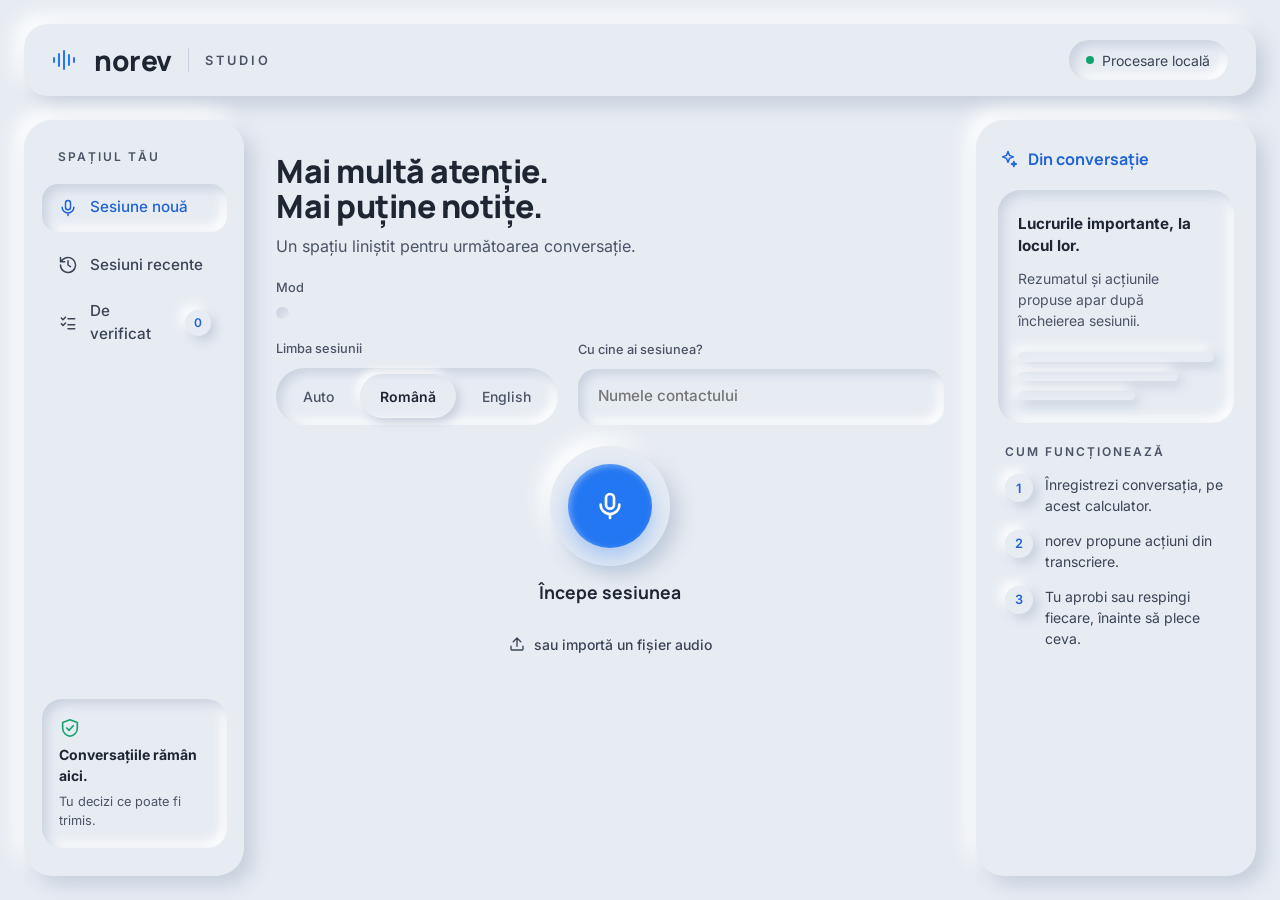
==== commit 609f4eff: "fix(ui): the primary action stays visible on New Session, Recording and To Review (#87) - New Sessio" ====
--- a/norev/ui/web/index.html
+++ b/norev/ui/web/index.html
@@ -109,27 +109,22 @@
         <h2 id="others-title" style="margin:0">Promptul pentru Others</h2>
         <span class="chip" id="prompt-status">Neconfirmat</span>
       </div>
-      <label class="stack"><span class="label">Contextul tău: ce fel de conversație e și ce vrei să afli din ea</span>
-        <textarea id="others-context" class="field" rows="3"></textarea></label>
+      <label class="stack"><span class="label">Tipul conversației (obligatoriu)</span>
+        <textarea id="others-context" class="field" rows="2"></textarea></label>
+      <label class="stack"><span class="label">Ce contează ca acțiune (opțional)</span>
+        <textarea id="others-focus" class="field" rows="2"></textarea></label>
+      <label class="stack"><span class="label">Ce vrei să obții din conversație (opțional): un rezultat, de exemplu o listă sau un prompt</span>
+        <textarea id="others-completion" class="field" rows="2"></textarea></label>
       <div class="actions"><button type="button" class="btn" id="others-generate">Generează promptul</button></div>
       <label class="stack"><span class="label">Promptul (îl poți edita)</span>
         <textarea id="others-prompt" class="field mono" rows="6"></textarea></label>
+      <div class="stack" id="others-completion-box" hidden>
+        <span class="label">Promptul pentru rezultat (exact cum îl primește modelul local)</span>
+        <pre id="others-completion-prompt" class="field mono" style="white-space:pre-wrap;max-height:16rem;overflow:auto;margin:0"></pre>
+      </div>
       <div class="actions">
         <span class="hint">Analiza pornește doar cu promptul confirmat. Orice schimbare cere o nouă confirmare.</span>
         <button type="button" class="btn primary" id="others-confirm">Confirm promptul</button>
-      </div>
-    </section>
-
-    <section class="card raised" aria-labelledby="live-title">
-      <div class="card-head">
-        <span id="live-title" class="small" style="display:flex;align-items:center;gap:.6rem;color:var(--text-2)">
-          <svg width="18" height="18" viewBox="0 0 24 24" fill="none" stroke="currentColor" stroke-width="1.8" stroke-linecap="round" aria-hidden="true"><path d="M4 7h16M4 12h10M4 17h13"/></svg>Transcriere live</span>
-        <span class="chip">PREGĂTIT</span>
-      </div>
-      <div class="transcript inset empty">
-        <svg width="64" height="40" viewBox="0 0 64 40" fill="none" stroke="#2477F2" stroke-width="3" stroke-linecap="round" aria-hidden="true"><path d="M4 16v8M12 11v18M20 6v28M28 2v36M36 8v24M44 12v16M52 6v28M60 15v10"/></svg>
-        <strong>Conversația începe cu tine.</strong>
-        <span class="small muted">Textul va apărea aici, pe măsură ce vorbiți.</span>
       </div>
     </section>
 
@@ -192,6 +187,16 @@
       <span class="overline" id="summary-title">Rezumat</span>
       <p id="summary" style="margin:0;line-height:1.6"></p>
     </section>
+    <section class="card raised" aria-labelledby="result-title" id="result" hidden>
+      <span class="overline" id="result-title">Rezultat</span>
+      <pre id="result-text" style="white-space:pre-wrap;margin:0;line-height:1.6;font:inherit"></pre>
+      <div class="actions">
+        <span class="hint">Nu se trimite nicăieri. Îl copiezi sau îl salvezi local, după ce vezi fișierul.</span>
+        <button type="button" class="btn" id="result-copy">Copiază</button>
+        <button type="button" class="btn" id="result-save">Salvează local</button>
+      </div>
+      <div id="result-preview" hidden></div>
+    </section>
     <details class="card raised final-transcript" id="final-transcript">
       <summary>
         <span class="overline">Transcriere finală</span>
--- a/norev/ui/web/app.css
+++ b/norev/ui/web/app.css
@@ -148,6 +148,14 @@
 .bar span{display:block;height:100%;border-radius:999px;background:var(--accent);transition:width .25s ease-out}
 .fields{display:grid;grid-template-columns:repeat(auto-fit,minmax(11.25rem,1fr));gap:1rem}
 .fields label{display:flex;flex-direction:column;gap:.5rem}
+#final-lines .segment{all:unset;cursor:text;border-radius:.4rem;white-space:pre-wrap}
+#final-lines .segment:hover{background:var(--bg)}
+#final-lines .segment:focus-visible{outline:2px solid var(--accent);outline-offset:2px}
+#final-lines .line > textarea{flex:1}
+.quote-link{all:unset;cursor:pointer;border-radius:.4rem;text-decoration:underline dotted;text-underline-offset:.25em}
+.quote-link:hover{color:var(--accent-text)}
+.quote-link:focus-visible{outline:2px solid var(--accent);outline-offset:2px}
+#final-lines .line.quoted{border-radius:.4rem;background:rgba(36,119,242,.1);box-shadow:0 0 0 .45rem rgba(36,119,242,.1)}
 .typeicon{width:3rem;height:3rem;border-radius:1rem;display:grid;place-items:center;box-shadow:var(--raised-sm);color:var(--accent-text);flex:none}
 .typename{font-size:.75rem;font-weight:600;letter-spacing:.06rem;color:var(--accent-text);text-transform:uppercase}
 .atitle{font:700 1.1rem var(--display)}
@@ -185,5 +193,28 @@
   *,*::before,*::after{animation:none!important;transition:none!important}
 }
 main > section{display:flex;flex-direction:column;gap:1.75rem}
+main:focus{outline:none}  /* focused by code on each view change, for screen readers; it is not a control */
+
+/* #87: the primary action of each screen stays visible */
+#new-title{font-size:2rem;letter-spacing:-.03rem}
+#view-new{gap:1.25rem}
+#view-new .start{gap:.5rem}
+#mode-note:empty{display:none}
+/* App shell on wide windows (like Mail or Notes): the window does not scroll, the content column does,
+   so the sidebar and inspector stay whole and nothing moves under the User's hand */
+@media (min-width:68.0625rem){
+  .app{height:100vh}
+  .columns{flex-wrap:nowrap;align-items:stretch;min-height:0;gap:0}
+  .sidebar,.inspector{overflow:auto}
+  main{overflow:auto;padding:1.5rem 2rem 2rem}
+  /* Recording: the Live Transcript takes the room left, Pause and Stop stay at the bottom */
+  #view-recording{flex:1 1 0;min-height:0}
+  #view-recording > .card{flex:1 1 0;min-height:9rem}
+  #live{flex:1;min-height:0;max-height:none}
+  /* on a short window the level meter (decoration; the status chip says "Se înregistrează") gives its room to the text */
+  @media (max-height:50rem){#meter{display:none}}
+  /* To Review: the title and "x din N decise" stay at the top while the actions scroll */
+  #view-review > .row:first-child{position:sticky;top:-1.5rem;z-index:3;margin:-1.5rem -1rem -.75rem;padding:1rem 1rem .75rem;background:var(--bg);box-shadow:0 12px 12px -12px var(--shadow-dark)}
+}
 #inspector-new,#inspector-recording,#inspector-review{display:flex;flex-direction:column;gap:1rem}
 .speakers label > span{white-space:nowrap}
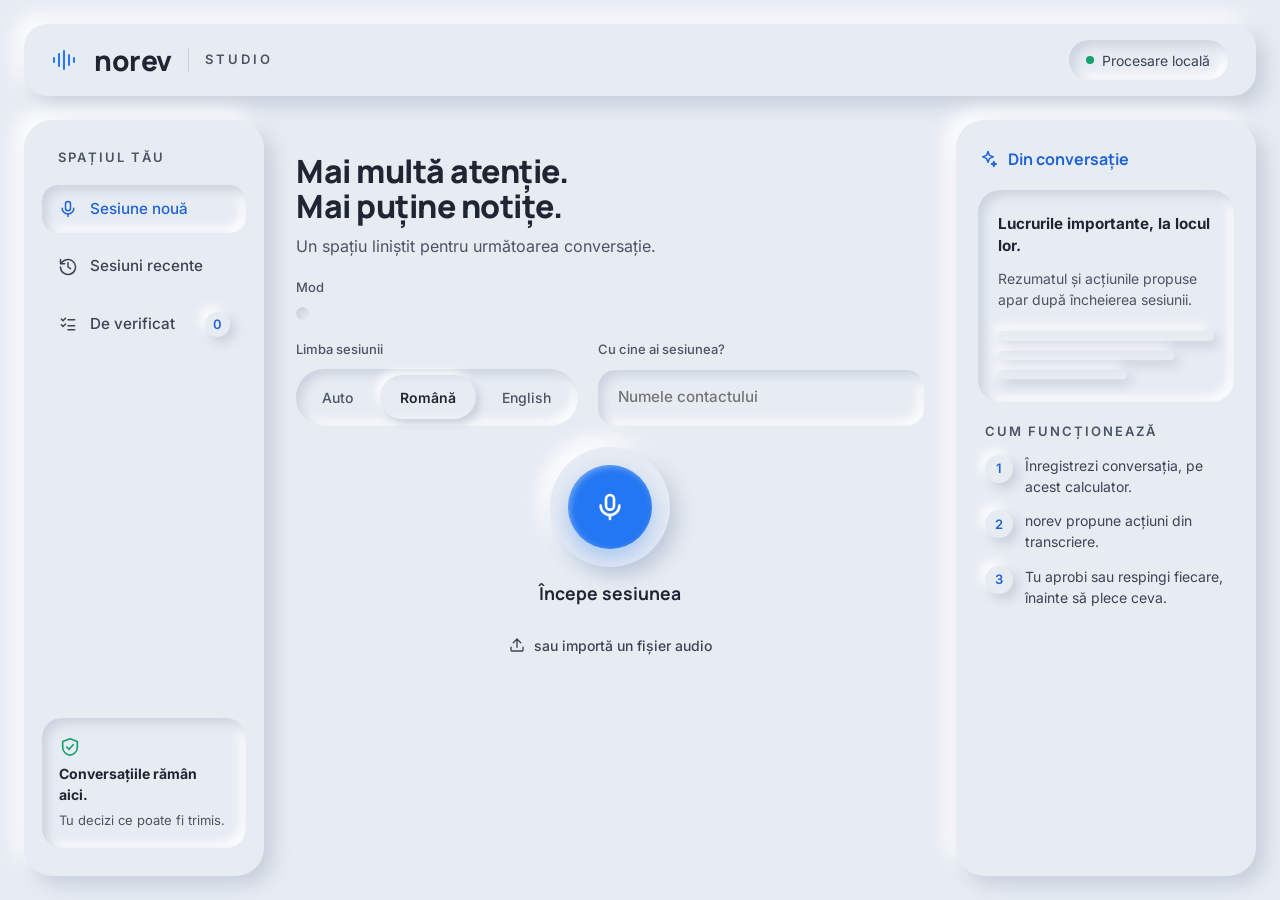
==== commit a5421d0f: "feat(ui): payload prepared and shown collapsed, Aprobă directly; visible analysis and Session in pro" ====
--- a/norev/ui/web/index.html
+++ b/norev/ui/web/index.html
@@ -172,7 +172,7 @@
         <span style="width:4.5rem" aria-hidden="true"></span>
       </div>
     </div>
-    <div class="status-line inset" id="analysis" role="status" hidden></div>
+    <div class="well inset analysis" id="analysis" role="status" hidden></div>
   </section>
 
   <section id="view-review" aria-labelledby="review-title" hidden>
--- a/norev/ui/web/app.css
+++ b/norev/ui/web/app.css
@@ -41,8 +41,8 @@
 .brand{display:flex;align-items:center;gap:1rem}
 .brand-name{font:800 1.75rem var(--display);letter-spacing:-.03rem}
 .brand-sep{width:1px;height:1.5rem;background:var(--inset-dark)}
-.overline{font-size:.75rem;font-weight:600;letter-spacing:.125rem;text-transform:uppercase;color:var(--text-3)}
-.brand .overline{letter-spacing:.19rem;font-size:.8rem}
+.overline{font-size:.8125rem;font-weight:600;letter-spacing:.125rem;text-transform:uppercase;color:var(--text-3)}
+.brand .overline{letter-spacing:.19rem;font-size:.8125rem}
 .local{display:flex;align-items:center;gap:.5rem;padding:.6rem 1.1rem;border-radius:999px;font-size:.875rem;color:var(--text-2)}
 .dot{width:.5rem;height:.5rem;border-radius:50%;background:var(--success);flex:none}
 
@@ -53,11 +53,12 @@
 .navbtn{display:flex;align-items:center;gap:.75rem;width:100%;min-height:3rem;padding:0 1rem;border:0;border-radius:1rem;background:transparent;font-weight:500;color:var(--text-2);cursor:pointer;text-align:left}
 .navbtn:hover{color:var(--text)}
 .navbtn[aria-current="page"]{color:var(--accent-text);box-shadow:var(--inset)}
-.navbtn .grow{flex:1}
-.badge{min-width:1.6rem;height:1.6rem;padding:0 .4rem;border-radius:999px;display:grid;place-items:center;font-size:.75rem;font-weight:600;color:var(--accent-text);box-shadow:var(--raised-sm)}
+.navbtn .grow{flex:1;white-space:nowrap}
+.navbtn:disabled{cursor:default}
+.badge{min-width:1.6rem;height:1.6rem;padding:0 .4rem;border-radius:999px;display:grid;place-items:center;font-size:.8125rem;font-weight:600;color:var(--accent-text);box-shadow:var(--raised-sm)}
 .privacy{padding:1.1rem;border-radius:1.25rem;display:flex;flex-direction:column;gap:.35rem}
 .privacy strong{font-size:.875rem}
-.privacy span{font-size:.8rem;color:var(--text-3)}
+.privacy span{font-size:.8125rem;color:var(--text-3)}
 .jira-project{min-height:2.5rem;border:0;border-radius:.75rem;padding:0 .75rem;background:var(--bg);box-shadow:var(--inset);max-width:100%}
 
 main{flex:999 1 35rem;min-width:0;padding:1.5rem .5rem;display:flex;flex-direction:column;gap:1.75rem}
@@ -75,13 +76,13 @@
 .lede{margin:0;font-size:1rem;color:var(--text-3)}
 .stack{display:flex;flex-direction:column;gap:.6rem}
 .row{display:flex;flex-wrap:wrap;gap:1.25rem;align-items:flex-end}
-.label{font-size:.8rem;font-weight:500;color:var(--text-3)}
-
-.segmented{display:flex;flex-wrap:wrap;gap:.4rem;padding:.4rem;border-radius:999px;box-shadow:var(--inset);width:max-content;max-width:100%}
+.label{font-size:.8125rem;font-weight:500;color:var(--text-3)}
+
+.segmented{display:flex;flex-wrap:wrap;gap:.4rem;padding:.4rem;border-radius:1.75rem;box-shadow:var(--inset);width:max-content;max-width:100%}
 .segmented button{min-height:2.75rem;padding:0 1.25rem;border:0;border-radius:999px;background:transparent;font-size:.875rem;font-weight:500;color:var(--text-3);cursor:pointer;display:flex;align-items:center;gap:.5rem}
 .segmented button[aria-pressed="true"]{color:var(--text);font-weight:600;box-shadow:4px 4px 10px var(--shadow-dark),-4px -4px 10px var(--shadow-light)}
 .segmented button:disabled{cursor:not-allowed;color:var(--text-disabled)}
-.segmented small{font-size:.7rem;font-weight:500;color:var(--text-3)}
+.segmented small{font-size:.8125rem;font-weight:500;color:var(--text-3)}
 
 .field{width:100%;min-height:3rem;border:0;border-radius:.9rem;padding:.7rem 1rem;background:var(--bg);box-shadow:var(--inset)}
 .field.big{min-height:3.5rem;border-radius:1.1rem;padding:0 1.25rem;font-weight:500}
@@ -89,7 +90,7 @@
 textarea.field.mono{font-family:var(--mono);font-size:.82rem}
 .field.missing{box-shadow:var(--inset),0 0 0 2px var(--attention)}
 .field:disabled{color:var(--text-2)}
-.field-label{display:flex;justify-content:space-between;gap:.5rem;font-size:.8rem;font-weight:500;color:var(--text-2)}
+.field-label{display:flex;justify-content:space-between;gap:.5rem;font-size:.8125rem;font-weight:500;color:var(--text-2)}
 .field-label .need{color:var(--attention-text);font-weight:600}
 
 .btn{min-height:2.9rem;padding:0 1.4rem;border:0;border-radius:1rem;font-weight:600;font-size:.875rem;cursor:pointer;display:inline-flex;align-items:center;justify-content:center;gap:.5rem;color:var(--text-2);background:var(--bg);box-shadow:var(--raised-sm);transition:box-shadow .15s ease-out}
@@ -103,7 +104,7 @@
 
 .card{border-radius:1.75rem;padding:1.5rem 1.75rem;display:flex;flex-direction:column;gap:1.25rem}
 .card-head{display:flex;flex-wrap:wrap;justify-content:space-between;align-items:center;gap:.75rem}
-.chip{padding:.5rem 1rem;border-radius:999px;font-size:.75rem;font-weight:600;letter-spacing:.06rem;color:var(--text-2);box-shadow:var(--inset);display:inline-flex;align-items:center;gap:.5rem}
+.chip{padding:.5rem 1rem;border-radius:999px;font-size:.8125rem;font-weight:600;letter-spacing:.06rem;color:var(--text-2);box-shadow:var(--inset);display:inline-flex;align-items:center;gap:.5rem}
 .chip.ok{color:var(--success-text)}
 .chip.rec{color:var(--text)}
 .transcript{border-radius:1.4rem;padding:1.5rem;display:flex;flex-direction:column;gap:1.1rem;max-height:26rem;overflow:auto}
@@ -111,12 +112,12 @@
 .final-transcript > summary::-webkit-details-marker{display:none}
 .final-transcript[open] > summary{margin-bottom:.75rem}
 .final-transcript #final-versions{margin-bottom:.75rem}
-.line .time{flex:none;font-size:.75rem;color:var(--text-3);padding-top:.35rem;font-variant-numeric:tabular-nums}
+.line .time{flex:none;font-size:.8125rem;color:var(--text-3);padding-top:.35rem;font-variant-numeric:tabular-nums}
 .empty{align-items:center;text-align:center;padding:2.5rem 1.5rem}
 .empty strong{font-size:1.05rem}
 .line{display:flex;gap:.9rem;align-items:flex-start}
 .line p{margin:0;line-height:1.6}
-.speaker{flex:none;min-width:5.5rem;text-align:center;padding:.35rem .6rem;border-radius:999px;font-size:.75rem;font-weight:600;box-shadow:var(--raised-sm)}
+.speaker{flex:none;min-width:5.5rem;text-align:center;padding:.35rem .6rem;border-radius:999px;font-size:.8125rem;font-weight:600;box-shadow:var(--raised-sm)}
 .speaker.s0{color:var(--accent-text)}
 .speaker.s1{color:var(--attention-text)}
 .speaker.s2{color:var(--success-text)}
@@ -157,21 +158,21 @@
 .quote-link:focus-visible{outline:2px solid var(--accent);outline-offset:2px}
 #final-lines .line.quoted{border-radius:.4rem;background:rgba(36,119,242,.1);box-shadow:0 0 0 .45rem rgba(36,119,242,.1)}
 .typeicon{width:3rem;height:3rem;border-radius:1rem;display:grid;place-items:center;box-shadow:var(--raised-sm);color:var(--accent-text);flex:none}
-.typename{font-size:.75rem;font-weight:600;letter-spacing:.06rem;color:var(--accent-text);text-transform:uppercase}
+.typename{font-size:.8125rem;font-weight:600;letter-spacing:.06rem;color:var(--accent-text);text-transform:uppercase}
 .atitle{font:700 1.1rem var(--display)}
 blockquote{margin:0;display:flex;gap:.75rem;font-size:.875rem;line-height:1.55;color:var(--text-2)}
 .payload{border-radius:1.1rem;padding:1rem 1.1rem;display:flex;flex-direction:column;gap:.6rem}
-.payload-head{display:flex;align-items:center;gap:.5rem;font-size:.8rem;font-weight:600;color:var(--text-2)}
+.payload-head{display:flex;align-items:center;gap:.5rem;font-size:.8125rem;font-weight:600;color:var(--text-2)}
 .payload pre{margin:0;font:400 .82rem/1.6 var(--mono);white-space:pre-wrap;word-break:break-word}
 .payload pre.readable{font:400 .9rem/1.6 var(--body);color:var(--text)}
 .actions{display:flex;flex-wrap:wrap;justify-content:flex-end;gap:.9rem;align-items:center}
-.actions .hint{margin-right:auto;font-size:.8rem;color:var(--text-3)}
+.actions .hint{margin-right:auto;font-size:.8125rem;color:var(--text-3)}
 .card.rejected{opacity:.6}
 .speakers{display:flex;flex-direction:column;gap:.75rem}
-.speakers label{display:flex;align-items:center;justify-content:space-between;gap:.75rem;font-size:.875rem}
-.speakers select{min-height:2.5rem;border:0;border-radius:.75rem;padding:0 .75rem;background:var(--bg);box-shadow:var(--inset)}
+.speakers label{display:flex;flex-wrap:wrap;align-items:center;justify-content:space-between;gap:.5rem .75rem;font-size:.875rem}
+.speakers select{flex:1 1 7.5rem;min-width:0;min-height:2.5rem;border:0;border-radius:.75rem;padding:0 .75rem;background:var(--bg);box-shadow:var(--inset)}
 .suggestion strong{font-size:.875rem}
-.suggestion em{font-size:.8rem;color:var(--text-3)}
+.suggestion em{font-size:.8125rem;color:var(--text-3)}
 .list{display:flex;flex-direction:column;gap:1rem}
 .filters{display:grid;grid-template-columns:2fr 1fr 1fr 1fr;gap:.75rem;margin-bottom:1.25rem}
 @media (max-width:900px){.filters{grid-template-columns:1fr 1fr}}
@@ -182,7 +183,7 @@
 .listitem strong{display:block;font:700 1.05rem var(--display)}
 .steps{display:flex;flex-direction:column;gap:.85rem;padding:.25rem .4rem}
 .steps div{display:flex;gap:.75rem;align-items:flex-start;font-size:.875rem;color:var(--text-2)}
-.num{flex:none;width:1.75rem;height:1.75rem;border-radius:50%;display:grid;place-items:center;font-size:.8rem;font-weight:600;color:var(--accent-text);box-shadow:var(--raised-sm)}
+.num{flex:none;width:1.75rem;height:1.75rem;border-radius:50%;display:grid;place-items:center;font-size:.8125rem;font-weight:600;color:var(--accent-text);box-shadow:var(--raised-sm)}
 .skeleton{display:flex;flex-direction:column;gap:.6rem;padding-top:.75rem}
 .skeleton span{height:.6rem;border-radius:999px;box-shadow:var(--raised-sm)}
 .status-line{display:flex;align-items:center;gap:.75rem;padding:1rem 1.25rem;border-radius:1.1rem;font-size:.9rem}
@@ -200,13 +201,49 @@
 #view-new{gap:1.25rem}
 #view-new .start{gap:.5rem}
 #mode-note:empty{display:none}
-/* App shell on wide windows (like Mail or Notes): the window does not scroll, the content column does,
-   so the sidebar and inspector stay whole and nothing moves under the User's hand */
-@media (min-width:68.0625rem){
-  .app{height:100vh}
+
+/* #87: a denser Proposed Action card: the title is the heading field, the fields share one row,
+   where it goes sits with the buttons */
+#actions > .card{padding:1.25rem 1.5rem;gap:.85rem}
+#actions .card-head{flex-wrap:nowrap;align-items:flex-start}
+#actions .card-head .brand{flex:1;min-width:0;align-items:flex-start}
+#actions .typeicon{width:2.5rem;height:2.5rem;border-radius:.85rem}
+#actions .grow{flex:1;min-width:0}
+#actions .typename{display:flex;gap:.75rem}
+#actions .typename .need{color:var(--attention-text);text-transform:none;letter-spacing:0}
+#actions .field{min-height:2.75rem;padding:.5rem .9rem}
+#actions .field.atitle{font:700 1.1rem var(--display);padding:.35rem .75rem;margin-left:-.75rem;width:calc(100% + .75rem)}
+#actions .field.atitle:disabled{box-shadow:none;background:transparent;color:var(--text)}
+#actions textarea.field{min-height:2.75rem;field-sizing:content;max-height:12rem}
+#actions label{display:flex;flex-direction:column;gap:.35rem}
+#actions .fields{grid-template-columns:repeat(auto-fit,minmax(10rem,1fr));gap:.75rem 1rem}
+.dest{display:flex;align-items:center;gap:.6rem;flex-wrap:wrap}
+/* what is sent: collapsed in the card; the state is also written ("Arată" / "Ascunde"), never only a shape */
+details.payload{padding:.75rem 1.1rem}
+details.payload > summary{cursor:pointer;list-style:none;min-height:1.75rem;flex-wrap:wrap;row-gap:.25rem}
+details.payload > summary::-webkit-details-marker{display:none}
+details.payload > summary::after{content:"Arată";margin-left:.75rem;color:var(--accent-text);font-weight:600}
+details.payload[open] > summary::after{content:"Ascunde"}
+details.payload[open] > summary{margin-bottom:.4rem}
+.payload-note{margin-left:auto;font-weight:500;color:var(--text-3);white-space:nowrap}
+details.payload > summary > *, details.payload > summary{white-space:nowrap}
+/* after Stop: the analysis is a clear state, with the skeleton, until the actions appear */
+.analysis{gap:.5rem}
+.analysis .analysing{display:flex;align-items:center;gap:.6rem;font:700 1.05rem var(--display)}
+.analysis .skeleton{padding-top:.25rem}
+.recdot.busy{background:var(--accent)}  /* red stays for recording only (design.md section 3) */
+.dest .segmented button{min-height:2.75rem;padding:0 1rem}
+/* App shell from ~960 px (like Mail or Notes): the window does not scroll, the content column does,
+   so the sidebar (with the privacy note) and the inspector stay whole and nothing moves under the User's hand.
+   Narrower windows keep the stacked layout. */
+@media (min-width:60rem){
+  .app{height:100vh;--pad-y:1.5rem;--pad-x:2rem}
   .columns{flex-wrap:nowrap;align-items:stretch;min-height:0;gap:0}
+  .sidebar{flex:0 0 15rem;max-width:none;justify-content:flex-start}
+  .inspector{flex-basis:18.75rem}
   .sidebar,.inspector{overflow:auto}
-  main{overflow:auto;padding:1.5rem 2rem 2rem}
+  .sidebar > .privacy:last-child{margin-top:auto;position:sticky;bottom:0}
+  main{overflow:auto;padding:var(--pad-y) var(--pad-x) 2rem}
   /* Recording: the Live Transcript takes the room left, Pause and Stop stay at the bottom */
   #view-recording{flex:1 1 0;min-height:0}
   #view-recording > .card{flex:1 1 0;min-height:9rem}
@@ -214,7 +251,13 @@
   /* on a short window the level meter (decoration; the status chip says "Se înregistrează") gives its room to the text */
   @media (max-height:50rem){#meter{display:none}}
   /* To Review: the title and "x din N decise" stay at the top while the actions scroll */
-  #view-review > .row:first-child{position:sticky;top:-1.5rem;z-index:3;margin:-1.5rem -1rem -.75rem;padding:1rem 1rem .75rem;background:var(--bg);box-shadow:0 12px 12px -12px var(--shadow-dark)}
+  #view-review > .row:first-child{position:sticky;top:calc(-1 * var(--pad-y));z-index:3;margin:calc(-1 * var(--pad-y)) -1rem -.75rem;padding:1rem 1rem .75rem;background:var(--bg);box-shadow:0 12px 12px -12px var(--shadow-dark)}
+}
+/* ~960-1100 px: the three columns stay side by side, a little tighter */
+@media (min-width:60rem) and (max-width:68.75rem){
+  .app{padding:1rem;gap:1rem;--pad-y:1.25rem;--pad-x:1.5rem}
+  .sidebar{flex-basis:13.5rem;padding:1.25rem .75rem}
+  .inspector{flex:0 0 16rem;padding:1.25rem 1rem}
 }
 #inspector-new,#inspector-recording,#inspector-review{display:flex;flex-direction:column;gap:1rem}
 .speakers label > span{white-space:nowrap}
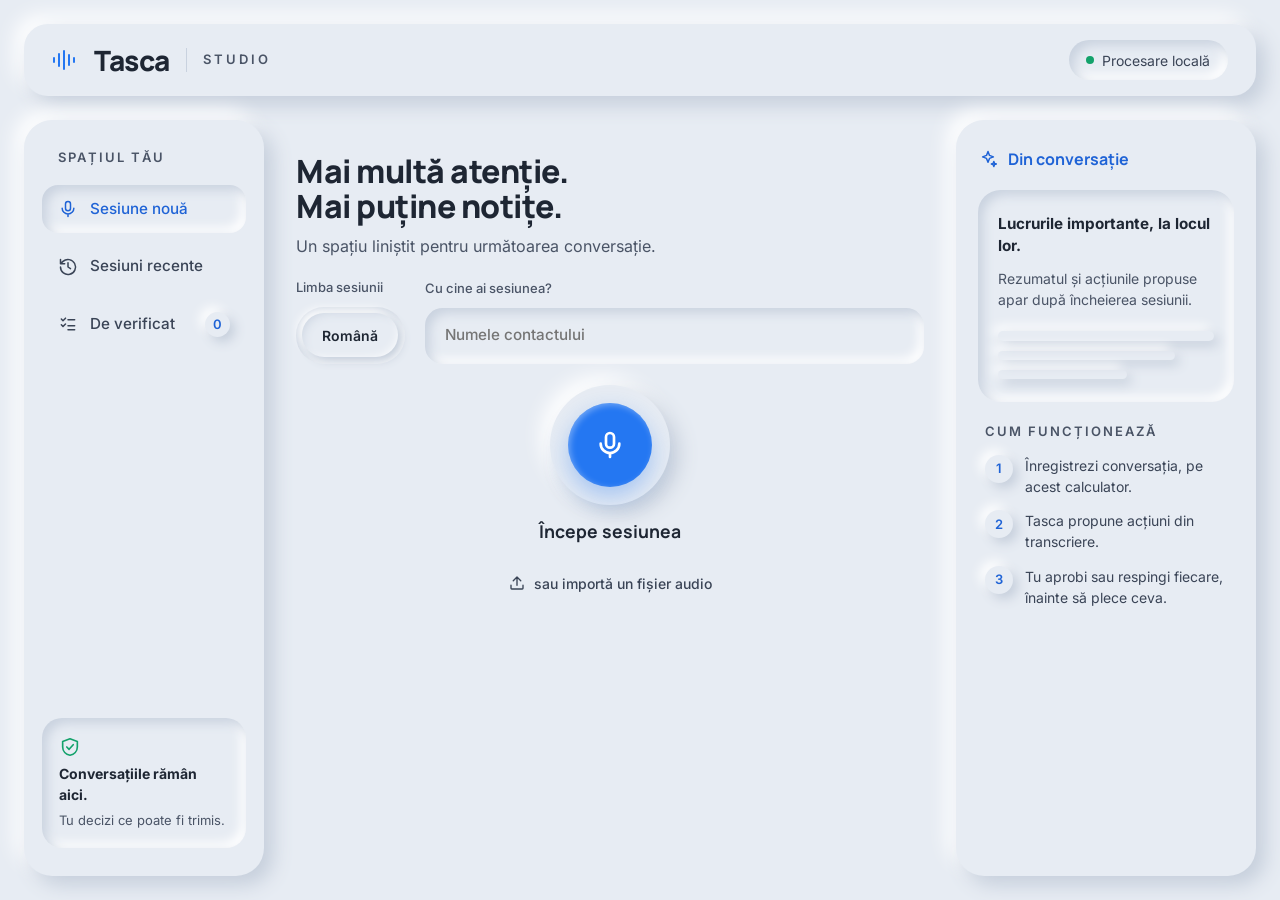
==== commit d364d2c5: "Add comprehensive tests for session flow, speaker roles, and web demo functionality - Implement end-" ====
--- a/norev/ui/web/index.html
+++ b/norev/ui/web/index.html
@@ -3,7 +3,7 @@
 <head>
 <meta charset="utf-8">
 <meta name="viewport" content="width=device-width, initial-scale=1">
-<title>norev</title>
+<title>Tasca</title>
 <link rel="icon" href="data:,">
 <link rel="stylesheet" href="app.css">
 </head>
@@ -13,7 +13,7 @@
 <header class="topbar raised">
   <div class="brand">
     <svg width="26" height="20" viewBox="0 0 26 20" fill="none" stroke="#2477F2" stroke-width="2" stroke-linecap="round" aria-hidden="true"><path d="M2 8v4M7 4v12M12 1v18M17 5v10M22 8v4"/></svg>
-    <span class="brand-name">norev</span>
+    <span class="brand-name">Tasca</span>
     <span class="brand-sep" aria-hidden="true"></span>
     <span class="overline">Studio</span>
   </div>
@@ -83,7 +83,8 @@
       <p class="lede">Un spațiu liniștit pentru următoarea conversație.</p>
     </div>
 
-    <div class="stack">
+    <!-- One mode only (Corporate): the picker stays in the page for app.js, hidden -->
+    <div class="stack" hidden>
       <span class="label" id="mode-label">Mod</span>
       <div class="segmented" role="group" aria-labelledby="mode-label" id="modes"></div>
       <span class="small muted" id="mode-note"></span>
@@ -93,9 +94,7 @@
       <div class="stack">
         <span class="label" id="lang-label">Limba sesiunii</span>
         <div class="segmented" role="group" aria-labelledby="lang-label" id="languages">
-          <button type="button" data-lang="auto" aria-pressed="false">Auto</button>
           <button type="button" data-lang="ro" aria-pressed="true">Română</button>
-          <button type="button" data-lang="en" aria-pressed="false">English</button>
         </div>
       </div>
       <div class="stack" style="flex:1 1 20rem">
@@ -237,14 +236,14 @@
     <div class="steps">
       <span class="overline">Cum funcționează</span>
       <div><span class="num">1</span><span>Înregistrezi conversația, pe acest calculator.</span></div>
-      <div><span class="num">2</span><span>norev propune acțiuni din transcriere.</span></div>
+      <div><span class="num">2</span><span>Tasca propune acțiuni din transcriere.</span></div>
       <div><span class="num">3</span><span>Tu aprobi sau respingi fiecare, înainte să plece ceva.</span></div>
     </div>
   </div>
   <div id="inspector-recording" hidden>
     <div class="well inset">
       <strong>Acțiunile vin după oprire.</strong>
-      <p class="small muted">norev le extrage doar din transcrierea finală, ca să nu te distragă în timpul conversației.</p>
+      <p class="small muted">Tasca le extrage doar din transcrierea finală, ca să nu te distragă în timpul conversației.</p>
     </div>
   </div>
   <div id="inspector-review" hidden>
--- a/norev/ui/web/app.css
+++ b/norev/ui/web/app.css
@@ -174,8 +174,10 @@
 .suggestion strong{font-size:.875rem}
 .suggestion em{font-size:.8125rem;color:var(--text-3)}
 .list{display:flex;flex-direction:column;gap:1rem}
-.filters{display:grid;grid-template-columns:2fr 1fr 1fr 1fr;gap:.75rem;margin-bottom:1.25rem}
-@media (max-width:900px){.filters{grid-template-columns:1fr 1fr}}
+/* wraps by the column's own width: with the inspector beside it (#87) the column is narrow even on wide windows */
+.filters{display:flex;flex-wrap:wrap;gap:.75rem;margin-bottom:1.25rem}
+.filters label{flex:1 1 8rem}
+.filters label:first-child{flex:2 1 12rem}
 .listrow{display:flex;align-items:center;gap:.6rem}
 .listrow .listitem{flex:1}
 .btn.danger{color:var(--attention-text)}
